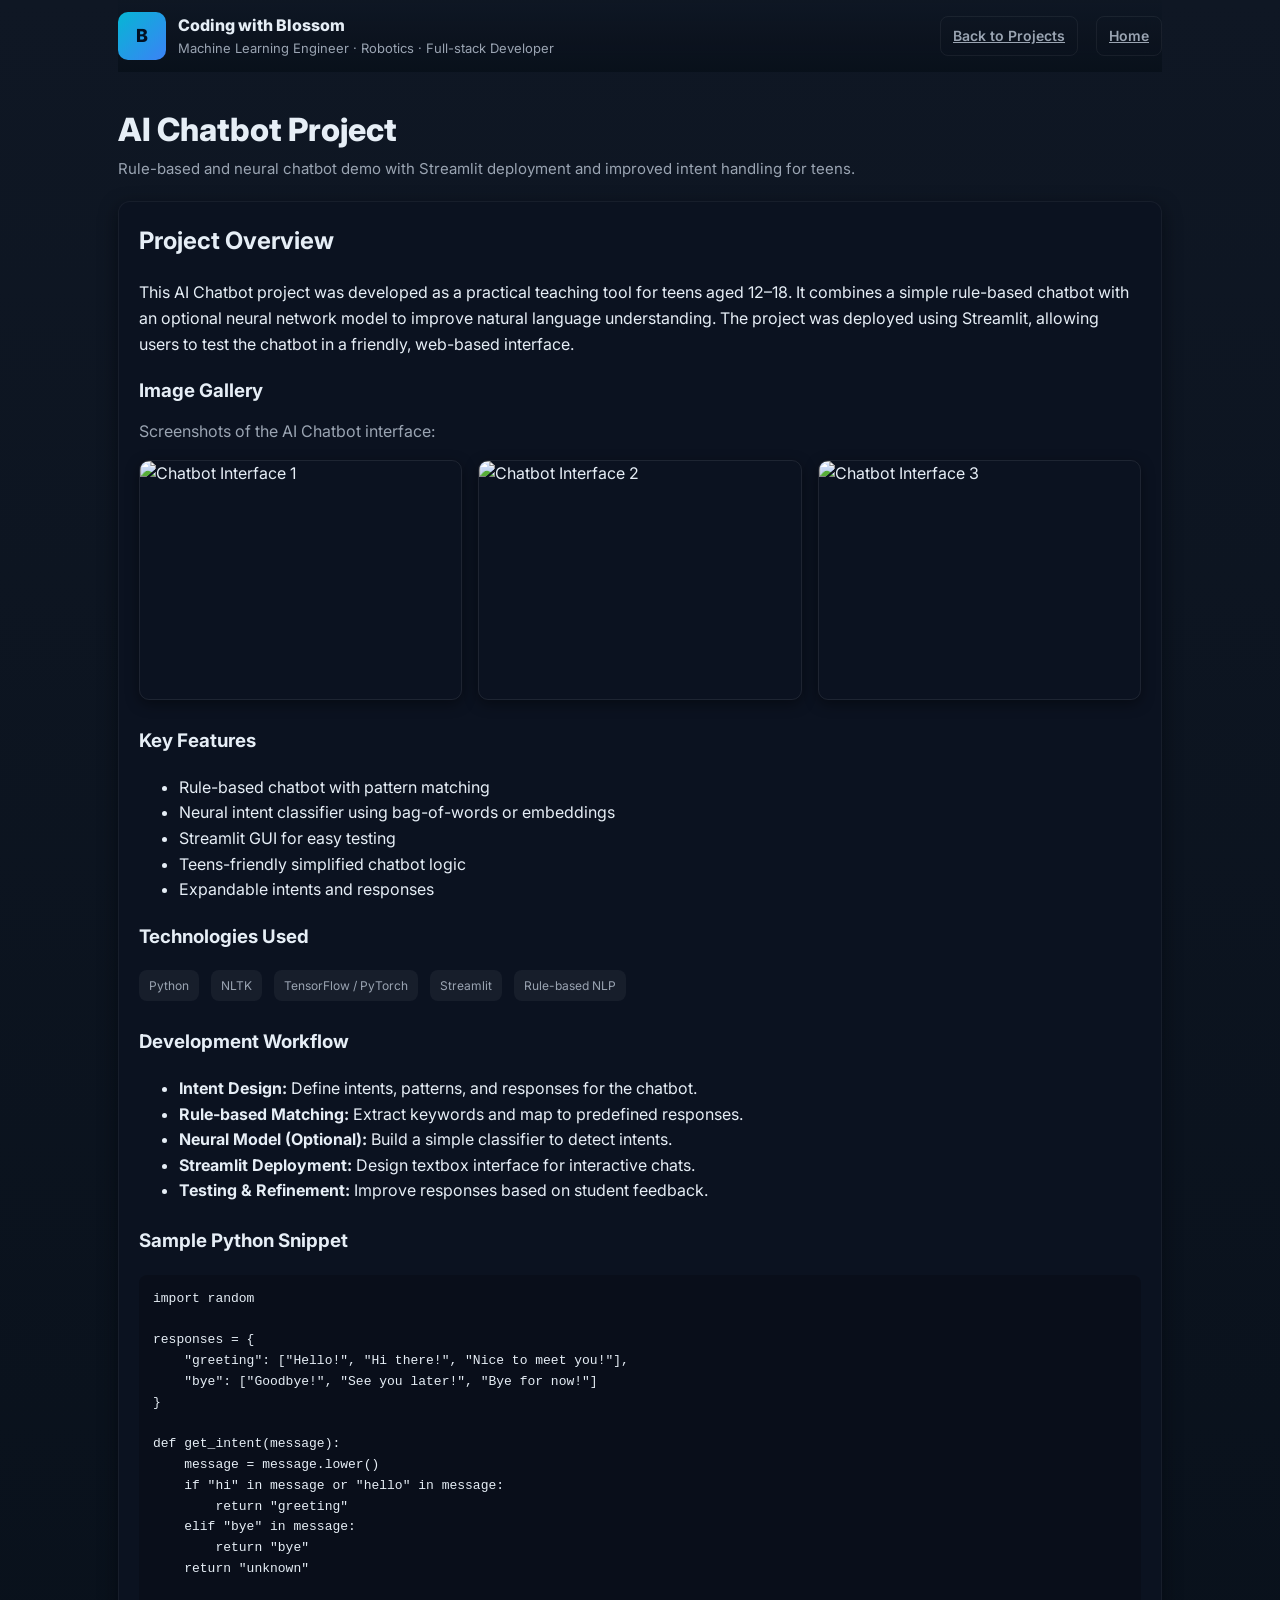
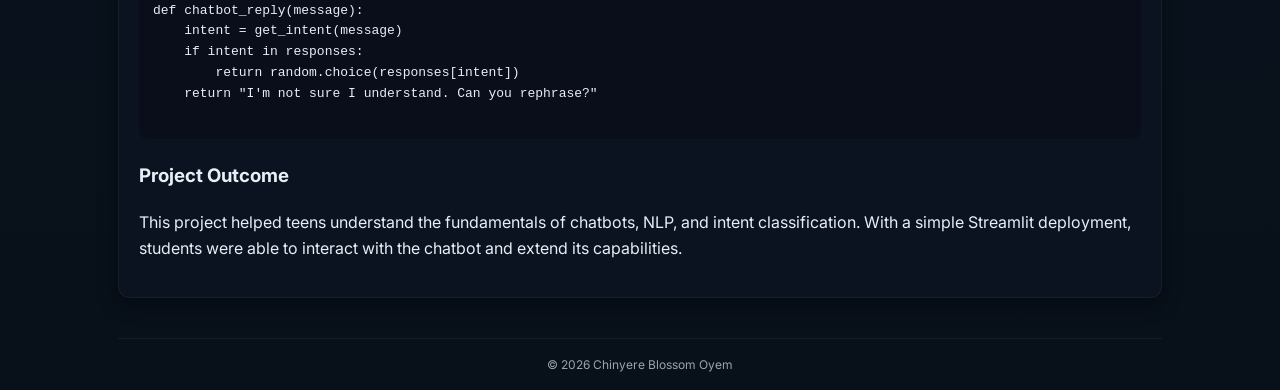
==== project1.html @ 88516950 "Add project1.html for AI Chatbot Project This HTML file contains the structure and styling for the A" ====
<!doctype html>
<html lang="en">
<head>
  <meta charset="utf-8" />
  <meta name="viewport" content="width=device-width,initial-scale=1" />
  <title>AI Chatbot Project — Blossom Oyem</title>
  <meta name="description" content="Rule-based and neural chatbot demo with Streamlit deployment and improved intent handling for teens."/>

  <link rel="preconnect" href="https://fonts.gstatic.com" crossorigin>
  <link href="https://fonts.googleapis.com/css2?family=Inter:wght@300;400;600;700;800&display=swap" rel="stylesheet">
  <link rel="icon" type="image/x-icon" href="blossom.ico">

  <style>
    :root{
      --bg:#0f1724;
      --card:#0b1220;
      --muted:#9aa4b2;
      --accent:#06b6d4;
      --glass: rgba(255,255,255,0.04);
      color-scheme: dark;
    }
    *{box-sizing:border-box}
    body{
      margin:0;
      font-family:Inter,system-ui,-apple-system,Segoe UI,Roboto,"Helvetica Neue",Arial;
      background: linear-gradient(180deg, var(--bg) 0%, #08101a 100%);
      color:#e6eef6;
      line-height:1.6;
    }

    .container{
      max-width:1100px;
      margin:0 auto;
      padding:0 28px;
    }

    header{
      display:flex;
      justify-content:space-between;
      align-items:center;
      padding:12px 0;
      position:sticky;
      top:0;
      background: linear-gradient(180deg, rgba(15,23,36,0.95) 0%, rgba(8,16,26,0.9) 100%);
      backdrop-filter:blur(10px);
      z-index:10;
    }

    .brand{display:flex;gap:12px;align-items:center}
    .logo{
      width:48px;height:48px;border-radius:10px;
      background:linear-gradient(135deg,#06b6d4,#3b82f6);
      display:flex;justify-content:center;align-items:center;
      font-weight:800;font-size:18px;color:#021124;
    }

    nav{display:flex;gap:18px}
    .btn-ghost{
      border:1px solid rgba(255,255,255,0.06);
      padding:8px 12px;border-radius:8px;
      color:var(--muted);font-weight:600;font-size:14px;
    }

    .section-title{
      font-size:32px;font-weight:800;margin-top:32px;
      margin-bottom:10px;
    }

    .card{
      background:var(--card);
      border:1px solid rgba(255,255,255,0.05);
      padding:20px;
      border-radius:12px;
      box-shadow:0 6px 18px rgba(2,6,12,0.6);
      margin-top:20px;
    }

    .tag{
      display:inline-block;
      padding:6px 10px;
      font-size:12px;
      border-radius:8px;
      background:rgba(255,255,255,0.05);
      margin-right:8px;
      color:var(--muted);
    }

    /* IMAGE GALLERY */
    .gallery-grid{
      display:grid;
      grid-template-columns: repeat(auto-fit, minmax(250px, 1fr));
      gap:16px;
      margin-top:16px;
    }
    .gallery-grid img{
      width:100%;
      height:240px;
      object-fit:cover;
      border-radius:10px;
      border:1px solid rgba(255,255,255,0.08);
      box-shadow:0 4px 14px rgba(0,0,0,0.4);
    }

    footer{
      margin-top:40px;
      padding:16px 0;
      border-top:1px solid rgba(255,255,255,0.05);
      text-align:center;
      font-size:12px;
      color:var(--muted);
    }
  </style>

</head>

<body>
  <div class="container">

    <!-- HEADER -->
    <header>
      <div class="brand">
        <div class="logo">B</div>
        <div>
          <div style="font-weight:800">Coding with Blossom</div>
          <div style="font-size:13px;color:var(--muted)">Machine Learning Engineer · Robotics · Full-stack Developer</div>
        </div>
      </div>

      <nav>
        <a href="index.html#projects" class="btn-ghost">Back to Projects</a>
        <a href="index.html" class="btn-ghost">Home</a>
      </nav>
    </header>

    <!-- PROJECT TITLE -->
    <h1 class="section-title">AI Chatbot Project</h1>
    <p style="color:var(--muted);font-size:15px;margin-top:-8px;">
      Rule-based and neural chatbot demo with Streamlit deployment and improved intent handling for teens.
    </p>

    <!-- CONTENT -->
    <div class="card">

      <!-- OVERVIEW -->
      <h2 style="margin-top:0;">Project Overview</h2>
      <p>
        This AI Chatbot project was developed as a practical teaching tool for teens aged 12–18. 
        It combines a simple rule-based chatbot with an optional neural network model to improve 
        natural language understanding. The project was deployed using Streamlit, allowing users 
        to test the chatbot in a friendly, web-based interface.
      </p>

      <!-- IMAGE GALLERY -->
      <h3>Image Gallery</h3>
      <p style="margin-top:-6px;color:var(--muted)">Screenshots of the AI Chatbot interface:</p>

      <div class="gallery-grid">
        <img src="chatbot1.jpg" alt="Chatbot Interface 1">
        <img src="chatbot2.jpg" alt="Chatbot Interface 2">
        <img src="chatbot3.jpg" alt="Chatbot Interface 3">
      </div>

      <!-- FEATURES -->
      <h3 style="margin-top:26px;">Key Features</h3>
      <ul>
        <li>Rule-based chatbot with pattern matching</li>
        <li>Neural intent classifier using bag-of-words or embeddings</li>
        <li>Streamlit GUI for easy testing</li>
        <li>Teens-friendly simplified chatbot logic</li>
        <li>Expandable intents and responses</li>
      </ul>

      <!-- TECHNOLOGIES -->
      <h3>Technologies Used</h3>
      <span class="tag">Python</span>
      <span class="tag">NLTK</span>
      <span class="tag">TensorFlow / PyTorch</span>
      <span class="tag">Streamlit</span>
      <span class="tag">Rule-based NLP</span>

      <!-- WORKFLOW -->
      <h3 style="margin-top:26px;">Development Workflow</h3>
      <ul>
        <li><strong>Intent Design:</strong> Define intents, patterns, and responses for the chatbot.</li>
        <li><strong>Rule-based Matching:</strong> Extract keywords and map to predefined responses.</li>
        <li><strong>Neural Model (Optional):</strong> Build a simple classifier to detect intents.</li>
        <li><strong>Streamlit Deployment:</strong> Design textbox interface for interactive chats.</li>
        <li><strong>Testing & Refinement:</strong> Improve responses based on student feedback.</li>
      </ul>

      <!-- CODE SNIPPET -->
      <h3 style="margin-top:22px;">Sample Python Snippet</h3>
      <pre style="background:#00000033;padding:14px;border-radius:8px;overflow:auto;">
import random

responses = {
    "greeting": ["Hello!", "Hi there!", "Nice to meet you!"],
    "bye": ["Goodbye!", "See you later!", "Bye for now!"]
}

def get_intent(message):
    message = message.lower()
    if "hi" in message or "hello" in message:
        return "greeting"
    elif "bye" in message:
        return "bye"
    return "unknown"

def chatbot_reply(message):
    intent = get_intent(message)
    if intent in responses:
        return random.choice(responses[intent])
    return "I'm not sure I understand. Can you rephrase?"
      </pre>

      <!-- OUTCOME -->
      <h3 style="margin-top:22px;">Project Outcome</h3>
      <p>
        This project helped teens understand the fundamentals of chatbots, NLP, 
        and intent classification. With a simple Streamlit deployment, students 
        were able to interact with the chatbot and extend its capabilities.
      </p>
    </div>

    <!-- FOOTER -->
    <footer>
      © <span id="year"></span> Chinyere Blossom Oyem
    </footer>
  </div>

  <script>
    document.getElementById('year').textContent = new Date().getFullYear();
  </script>

</body>
</html>
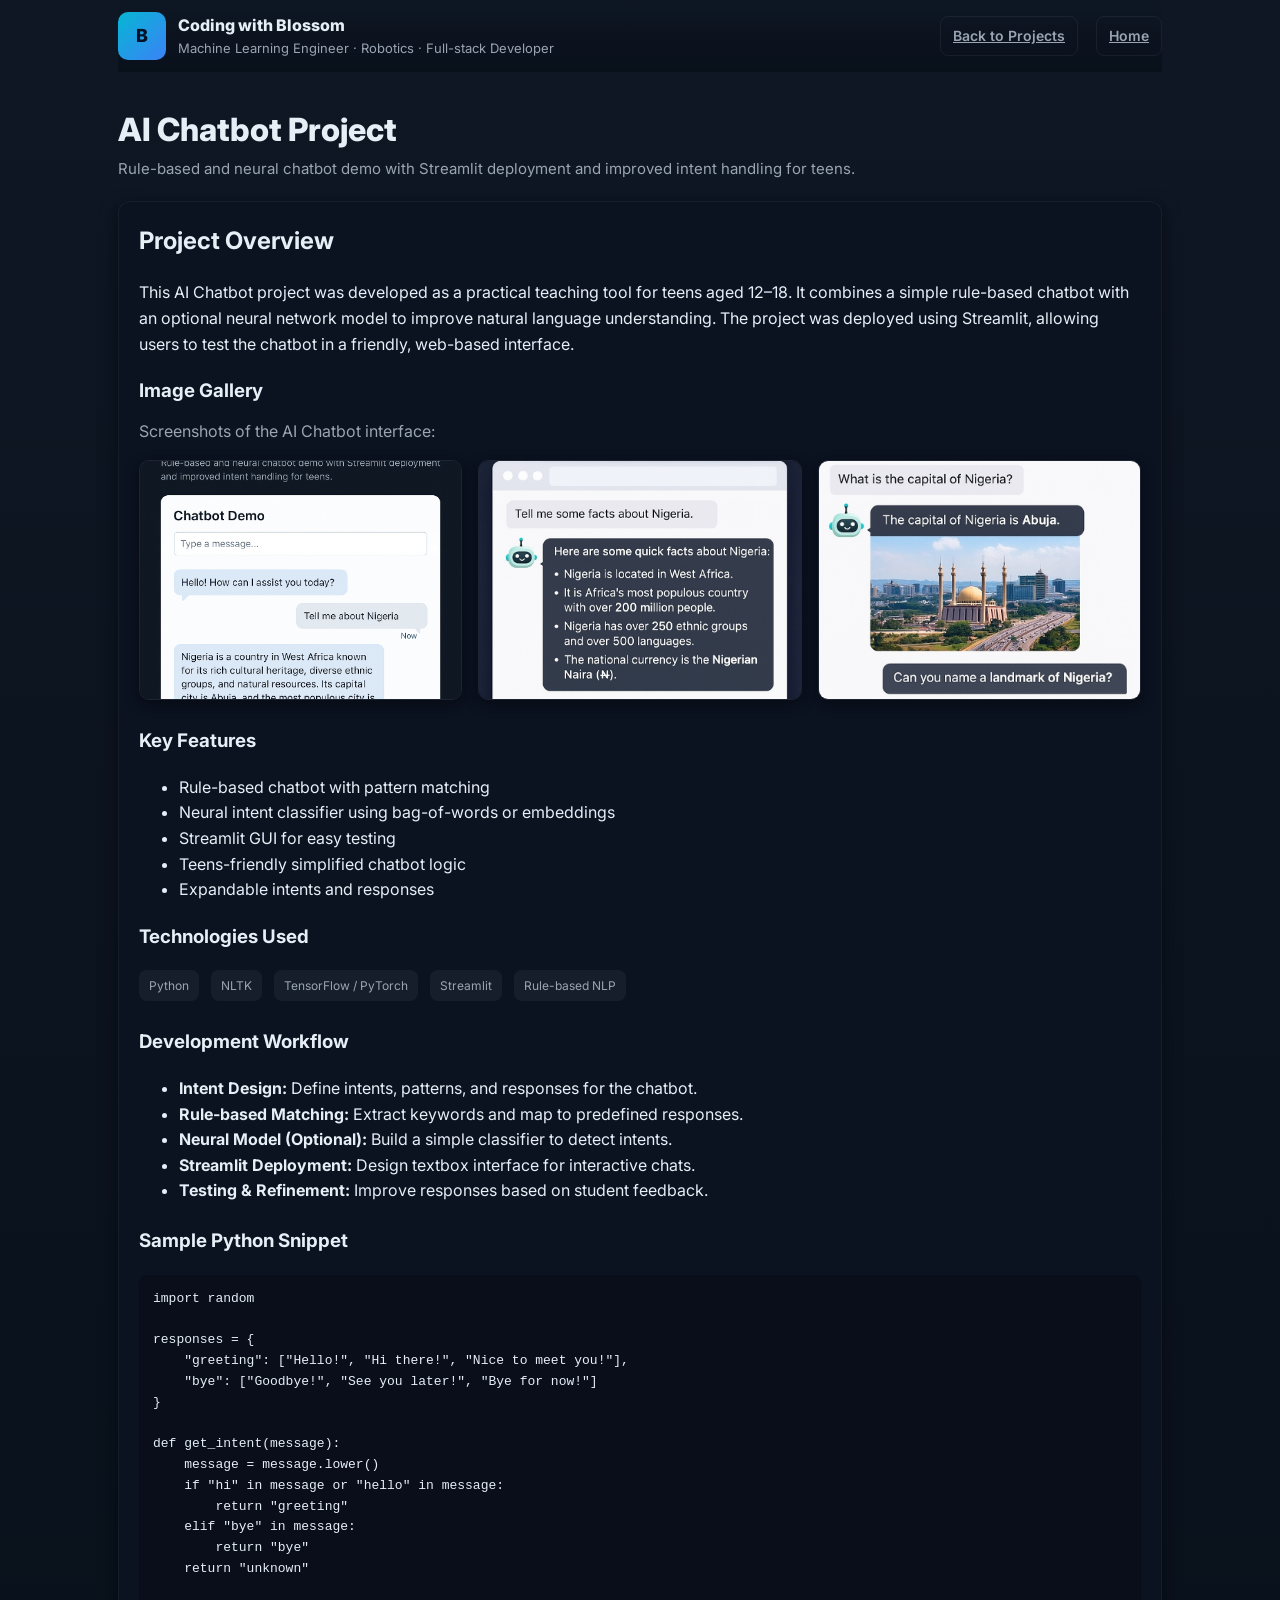
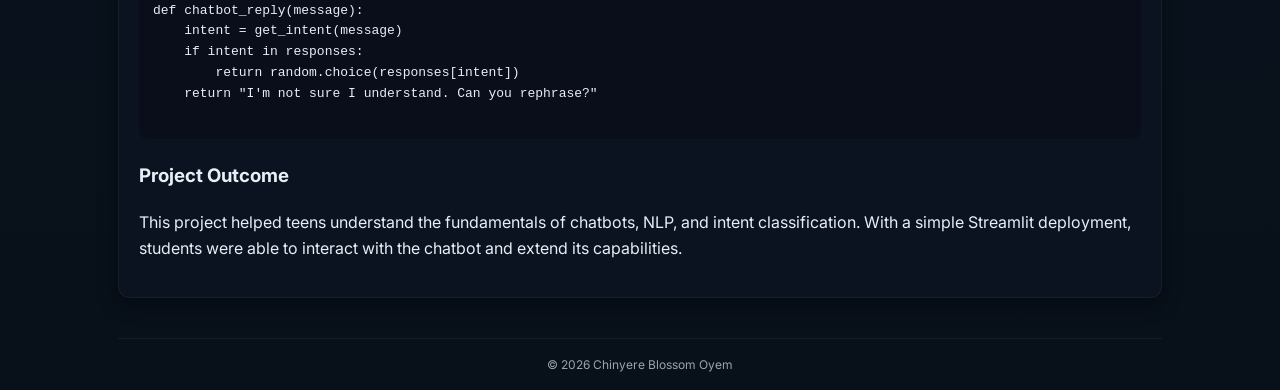
==== commit 67c771dd: "image" ====
--- a/project1.html
+++ b/project1.html
@@ -155,9 +155,9 @@
       <p style="margin-top:-6px;color:var(--muted)">Screenshots of the AI Chatbot interface:</p>
 
       <div class="gallery-grid">
-        <img src="chatbot1.jpg" alt="Chatbot Interface 1">
-        <img src="chatbot2.jpg" alt="Chatbot Interface 2">
-        <img src="chatbot3.jpg" alt="Chatbot Interface 3">
+        <img src="chatbot1.png" alt="Chatbot Interface 1">
+        <img src="chatbot2.png" alt="Chatbot Interface 2">
+        <img src="chatbot3.png" alt="Chatbot Interface 3">
       </div>
 
       <!-- FEATURES -->
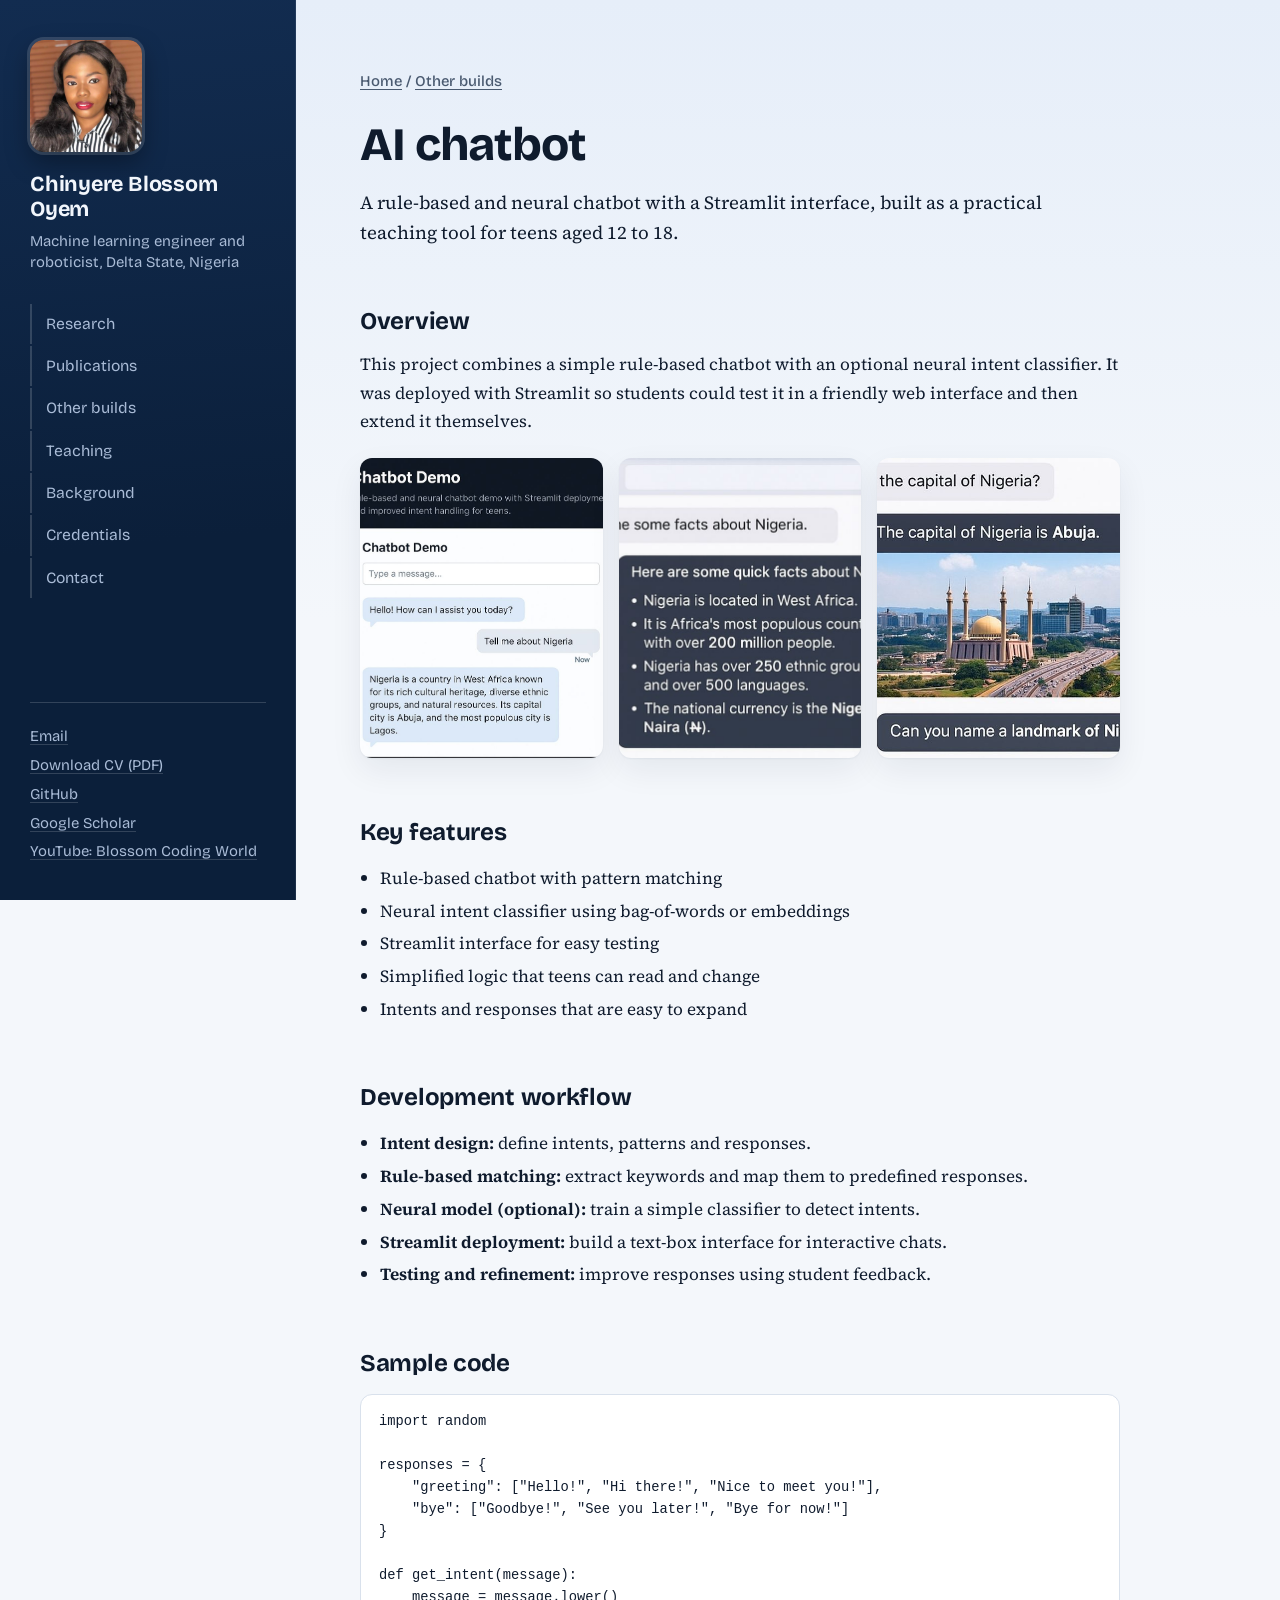
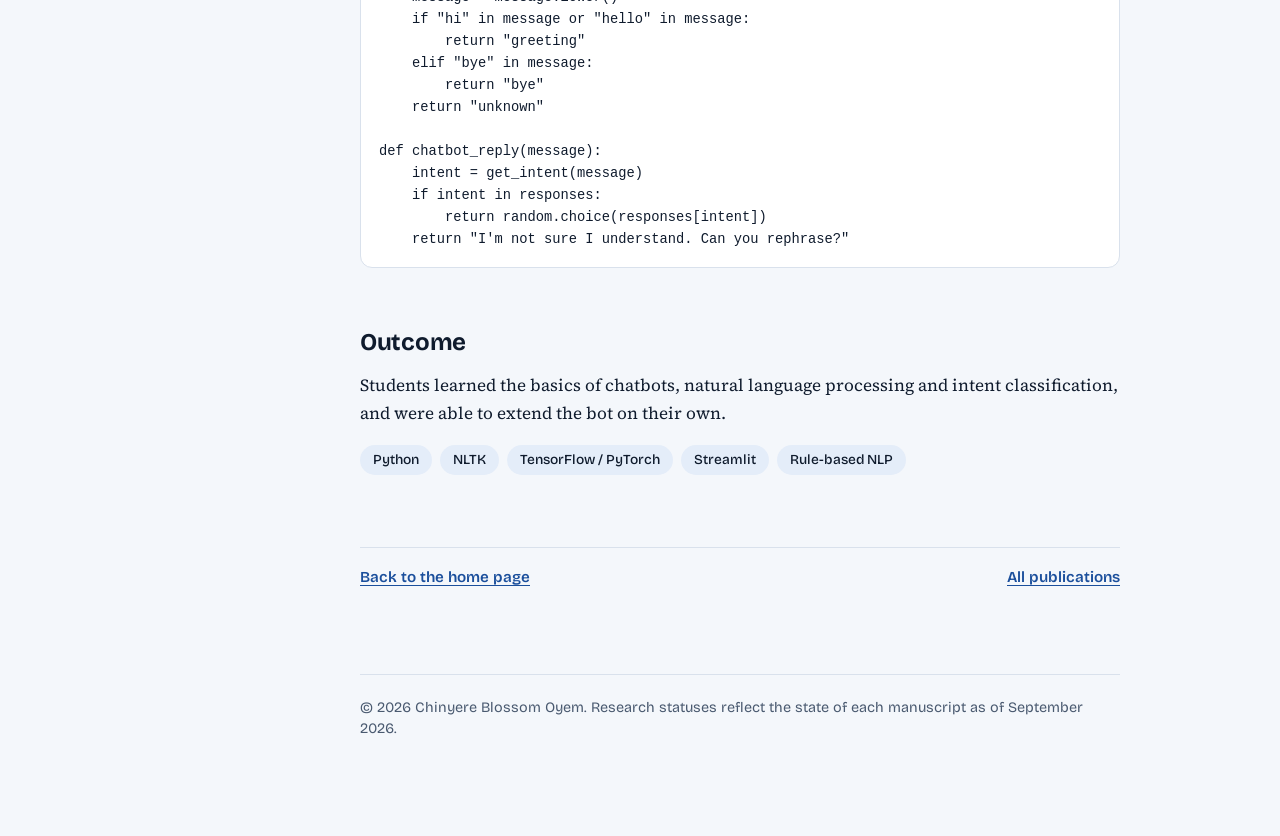
==== commit 5ead705c: "Add files via upload" ====
--- a/project1.html
+++ b/project1.html
@@ -1,197 +1,86 @@
 <!doctype html>
 <html lang="en">
 <head>
-  <meta charset="utf-8" />
-  <meta name="viewport" content="width=device-width,initial-scale=1" />
-  <title>AI Chatbot Project — Blossom Oyem</title>
-  <meta name="description" content="Rule-based and neural chatbot demo with Streamlit deployment and improved intent handling for teens."/>
-
-  <link rel="preconnect" href="https://fonts.gstatic.com" crossorigin>
-  <link href="https://fonts.googleapis.com/css2?family=Inter:wght@300;400;600;700;800&display=swap" rel="stylesheet">
-  <link rel="icon" type="image/x-icon" href="blossom.ico">
-
-  <style>
-    :root{
-      --bg:#0f1724;
-      --card:#0b1220;
-      --muted:#9aa4b2;
-      --accent:#06b6d4;
-      --glass: rgba(255,255,255,0.04);
-      color-scheme: dark;
-    }
-    *{box-sizing:border-box}
-    body{
-      margin:0;
-      font-family:Inter,system-ui,-apple-system,Segoe UI,Roboto,"Helvetica Neue",Arial;
-      background: linear-gradient(180deg, var(--bg) 0%, #08101a 100%);
-      color:#e6eef6;
-      line-height:1.6;
-    }
-
-    .container{
-      max-width:1100px;
-      margin:0 auto;
-      padding:0 28px;
-    }
-
-    header{
-      display:flex;
-      justify-content:space-between;
-      align-items:center;
-      padding:12px 0;
-      position:sticky;
-      top:0;
-      background: linear-gradient(180deg, rgba(15,23,36,0.95) 0%, rgba(8,16,26,0.9) 100%);
-      backdrop-filter:blur(10px);
-      z-index:10;
-    }
-
-    .brand{display:flex;gap:12px;align-items:center}
-    .logo{
-      width:48px;height:48px;border-radius:10px;
-      background:linear-gradient(135deg,#06b6d4,#3b82f6);
-      display:flex;justify-content:center;align-items:center;
-      font-weight:800;font-size:18px;color:#021124;
-    }
-
-    nav{display:flex;gap:18px}
-    .btn-ghost{
-      border:1px solid rgba(255,255,255,0.06);
-      padding:8px 12px;border-radius:8px;
-      color:var(--muted);font-weight:600;font-size:14px;
-    }
-
-    .section-title{
-      font-size:32px;font-weight:800;margin-top:32px;
-      margin-bottom:10px;
-    }
-
-    .card{
-      background:var(--card);
-      border:1px solid rgba(255,255,255,0.05);
-      padding:20px;
-      border-radius:12px;
-      box-shadow:0 6px 18px rgba(2,6,12,0.6);
-      margin-top:20px;
-    }
-
-    .tag{
-      display:inline-block;
-      padding:6px 10px;
-      font-size:12px;
-      border-radius:8px;
-      background:rgba(255,255,255,0.05);
-      margin-right:8px;
-      color:var(--muted);
-    }
-
-    /* IMAGE GALLERY */
-    .gallery-grid{
-      display:grid;
-      grid-template-columns: repeat(auto-fit, minmax(250px, 1fr));
-      gap:16px;
-      margin-top:16px;
-    }
-    .gallery-grid img{
-      width:100%;
-      height:240px;
-      object-fit:cover;
-      border-radius:10px;
-      border:1px solid rgba(255,255,255,0.08);
-      box-shadow:0 4px 14px rgba(0,0,0,0.4);
-    }
-
-    footer{
-      margin-top:40px;
-      padding:16px 0;
-      border-top:1px solid rgba(255,255,255,0.05);
-      text-align:center;
-      font-size:12px;
-      color:var(--muted);
-    }
-  </style>
+<meta charset="utf-8">
+<meta name="viewport" content="width=device-width,initial-scale=1">
+<title>AI chatbot | Chinyere Blossom Oyem</title>
+<meta name="description" content="Rule-based and neural chatbot with a Streamlit interface, built as a teaching tool for teens.">
+<link rel="canonical" href="https://blossomchi.github.io/project1.html">
+<meta property="og:type" content="website">
+<meta property="og:title" content="AI chatbot | Chinyere Blossom Oyem">
+<meta property="og:description" content="Rule-based and neural chatbot with a Streamlit interface, built as a teaching tool for teens.">
+<meta property="og:url" content="https://blossomchi.github.io/project1.html">
+<meta property="og:image" content="https://blossomchi.github.io/img/portrait.jpg">
+<meta name="theme-color" content="#0B1F3A" media="(prefers-color-scheme: light)">
+<meta name="theme-color" content="#08111F" media="(prefers-color-scheme: dark)">
+<link rel="icon" href="blossom.ico">
+<link rel="preload" href="fonts/bricolage-grotesque-latin-wght-normal.woff2" as="font" type="font/woff2" crossorigin>
+<link rel="preload" href="fonts/source-serif-4-latin-wght-normal.woff2" as="font" type="font/woff2" crossorigin>
+<link rel="stylesheet" href="style.css">
 
 </head>
+<body>
+<a class="skip" href="#main">Skip to content</a>
+<div class="shell">
+  <aside class="rail">
+    <a class="id" href="index.html">
+      <img src="img/portrait.jpg" alt="Portrait of Chinyere Blossom Oyem" width="108" height="108">
+      <strong>Chinyere Blossom Oyem</strong>
+      <span>Machine learning engineer and roboticist, Delta State, Nigeria</span>
+    </a>
+    <button class="menu-btn" type="button" aria-expanded="false" aria-controls="nav">Menu</button>
+    <nav class="nav" id="nav" aria-label="Sections">
+      <a href="index.html#research">Research</a>
+      <a href="index.html#publications">Publications</a>
+      <a href="index.html#builds">Other builds</a>
+      <a href="index.html#teaching">Teaching</a>
+      <a href="index.html#background">Background</a>
+      <a href="index.html#credentials">Credentials</a>
+      <a href="index.html#contact">Contact</a>
+    </nav>
+    <ul class="rail-links">
+      <li><a href="mailto:chiblossoyem@gmail.com">Email</a></li>
+      <li><a href="Chinyere_Blossom_Oyem_CV.pdf">Download CV (PDF)</a></li>
+      <li><a href="https://github.com/blossomchi" rel="noopener">GitHub</a></li>
+      <li><a href="https://scholar.google.com/citations?user=uftesUcAAAAJ&hl=en" rel="noopener">Google Scholar</a></li>
+      <li><a href="https://www.youtube.com/@BlossomCodingWorld" rel="noopener">YouTube: Blossom Coding World</a></li>
+    </ul>
+  </aside>
+  <main class="main" id="main">
 
-<body>
-  <div class="container">
+    <div class="wrap article">
+      <p class="crumb"><a href="index.html">Home</a> / <a href="index.html#builds">Other builds</a></p>
+      <header class="pagehead">
+        <h1>AI chatbot</h1>
+        
+        <p class="dek">A rule-based and neural chatbot with a Streamlit interface, built as a practical teaching tool for teens aged 12 to 18.</p>
+      </header>
 
-    <!-- HEADER -->
-    <header>
-      <div class="brand">
-        <div class="logo">B</div>
-        <div>
-          <div style="font-weight:800">Coding with Blossom</div>
-          <div style="font-size:13px;color:var(--muted)">Machine Learning Engineer · Robotics · Full-stack Developer</div>
-        </div>
+      <h2>Overview</h2>
+      <p>This project combines a simple rule-based chatbot with an optional neural intent classifier. It was deployed with Streamlit so students could test it in a friendly web interface and then extend it themselves.</p>
+      <div class="gallery">
+        <figure><img src="img/chatbot1.jpg" alt="Chatbot demo interface with a message box" loading="lazy"></figure>
+        <figure><img src="img/chatbot2.jpg" alt="Chatbot answering a question about Nigeria with a list of facts" loading="lazy"></figure>
+        <figure><img src="img/chatbot3.jpg" alt="Chatbot naming Abuja as the capital of Nigeria" loading="lazy"></figure>
       </div>
-
-      <nav>
-        <a href="index.html#projects" class="btn-ghost">Back to Projects</a>
-        <a href="index.html" class="btn-ghost">Home</a>
-      </nav>
-    </header>
-
-    <!-- PROJECT TITLE -->
-    <h1 class="section-title">AI Chatbot Project</h1>
-    <p style="color:var(--muted);font-size:15px;margin-top:-8px;">
-      Rule-based and neural chatbot demo with Streamlit deployment and improved intent handling for teens.
-    </p>
-
-    <!-- CONTENT -->
-    <div class="card">
-
-      <!-- OVERVIEW -->
-      <h2 style="margin-top:0;">Project Overview</h2>
-      <p>
-        This AI Chatbot project was developed as a practical teaching tool for teens aged 12–18. 
-        It combines a simple rule-based chatbot with an optional neural network model to improve 
-        natural language understanding. The project was deployed using Streamlit, allowing users 
-        to test the chatbot in a friendly, web-based interface.
-      </p>
-
-      <!-- IMAGE GALLERY -->
-      <h3>Image Gallery</h3>
-      <p style="margin-top:-6px;color:var(--muted)">Screenshots of the AI Chatbot interface:</p>
-
-      <div class="gallery-grid">
-        <img src="chatbot1.png" alt="Chatbot Interface 1">
-        <img src="chatbot2.png" alt="Chatbot Interface 2">
-        <img src="chatbot3.png" alt="Chatbot Interface 3">
-      </div>
-
-      <!-- FEATURES -->
-      <h3 style="margin-top:26px;">Key Features</h3>
+      <h2>Key features</h2>
       <ul>
         <li>Rule-based chatbot with pattern matching</li>
         <li>Neural intent classifier using bag-of-words or embeddings</li>
-        <li>Streamlit GUI for easy testing</li>
-        <li>Teens-friendly simplified chatbot logic</li>
-        <li>Expandable intents and responses</li>
+        <li>Streamlit interface for easy testing</li>
+        <li>Simplified logic that teens can read and change</li>
+        <li>Intents and responses that are easy to expand</li>
       </ul>
-
-      <!-- TECHNOLOGIES -->
-      <h3>Technologies Used</h3>
-      <span class="tag">Python</span>
-      <span class="tag">NLTK</span>
-      <span class="tag">TensorFlow / PyTorch</span>
-      <span class="tag">Streamlit</span>
-      <span class="tag">Rule-based NLP</span>
-
-      <!-- WORKFLOW -->
-      <h3 style="margin-top:26px;">Development Workflow</h3>
+      <h2>Development workflow</h2>
       <ul>
-        <li><strong>Intent Design:</strong> Define intents, patterns, and responses for the chatbot.</li>
-        <li><strong>Rule-based Matching:</strong> Extract keywords and map to predefined responses.</li>
-        <li><strong>Neural Model (Optional):</strong> Build a simple classifier to detect intents.</li>
-        <li><strong>Streamlit Deployment:</strong> Design textbox interface for interactive chats.</li>
-        <li><strong>Testing & Refinement:</strong> Improve responses based on student feedback.</li>
+        <li><strong>Intent design:</strong> define intents, patterns and responses.</li>
+        <li><strong>Rule-based matching:</strong> extract keywords and map them to predefined responses.</li>
+        <li><strong>Neural model (optional):</strong> train a simple classifier to detect intents.</li>
+        <li><strong>Streamlit deployment:</strong> build a text-box interface for interactive chats.</li>
+        <li><strong>Testing and refinement:</strong> improve responses using student feedback.</li>
       </ul>
-
-      <!-- CODE SNIPPET -->
-      <h3 style="margin-top:22px;">Sample Python Snippet</h3>
-      <pre style="background:#00000033;padding:14px;border-radius:8px;overflow:auto;">
-import random
+      <h2>Sample code</h2>
+<pre>import random
 
 responses = {
     "greeting": ["Hello!", "Hi there!", "Nice to meet you!"],
@@ -210,27 +99,16 @@
     intent = get_intent(message)
     if intent in responses:
         return random.choice(responses[intent])
-    return "I'm not sure I understand. Can you rephrase?"
-      </pre>
-
-      <!-- OUTCOME -->
-      <h3 style="margin-top:22px;">Project Outcome</h3>
-      <p>
-        This project helped teens understand the fundamentals of chatbots, NLP, 
-        and intent classification. With a simple Streamlit deployment, students 
-        were able to interact with the chatbot and extend its capabilities.
-      </p>
+    return "I'm not sure I understand. Can you rephrase?"</pre>
+      <h2>Outcome</h2>
+      <p>Students learned the basics of chatbots, natural language processing and intent classification, and were able to extend the bot on their own.</p>
+      <ul class="tags"><li>Python</li><li>NLTK</li><li>TensorFlow / PyTorch</li><li>Streamlit</li><li>Rule-based NLP</li></ul>
+      <div class="pager"><a href="index.html#research">Back to the home page</a><a href="index.html#publications">All publications</a></div>
     </div>
 
-    <!-- FOOTER -->
-    <footer>
-      © <span id="year"></span> Chinyere Blossom Oyem
-    </footer>
-  </div>
-
-  <script>
-    document.getElementById('year').textContent = new Date().getFullYear();
-  </script>
-
+    <footer class="foot wrap">&copy; <span data-year>2026</span> Chinyere Blossom Oyem. Research statuses reflect the state of each manuscript as of September 2026.</footer>
+  </main>
+</div>
+<script src="site.js" defer></script>
 </body>
 </html>
--- a/style.css
+++ b/style.css
@@ -0,0 +1,268 @@
+/* Chinyere Blossom Oyem — personal research site
+   Fonts are self-hosted (fonts/). Colours are tokens; dark mode follows the visitor's system setting. */
+
+@font-face{font-family:"Source Serif 4";src:url("fonts/source-serif-4-latin-wght-normal.woff2") format("woff2");font-weight:200 900;font-style:normal;font-display:swap}
+@font-face{font-family:"Source Serif 4";src:url("fonts/source-serif-4-latin-wght-italic.woff2") format("woff2");font-weight:200 900;font-style:italic;font-display:swap}
+@font-face{font-family:"Bricolage Grotesque";src:url("fonts/bricolage-grotesque-latin-wght-normal.woff2") format("woff2");font-weight:200 800;font-style:normal;font-display:swap}
+
+:root{
+  --paper:#F4F7FB;
+  --surface:#FFFFFF;
+  --ink:#0F1B2D;
+  --ink-2:#4A5A70;
+  --line:#D9E1EC;
+  --accent:#1B4F9C;
+  --accent-2:#2F86D6;
+  --wash:#E4EDF9;
+  --hero-tint:#E6EEF9;
+  --signal:#B0173D;
+  --on-accent:#FFFFFF;
+  --navy:#0B1F3A;
+  --navy-2:#122C50;
+  --rail-ink:#F2F6FC;
+  --rail-ink-2:#A9BBD6;
+  --rail-line:rgba(255,255,255,.16);
+  --rail-accent:#8DBBF5;
+  --shadow:0 1px 2px rgba(11,31,58,.05),0 12px 32px rgba(11,31,58,.07);
+  --serif:"Source Serif 4",Georgia,"Times New Roman",serif;
+  --sans:"Bricolage Grotesque",ui-sans-serif,system-ui,-apple-system,"Segoe UI",Roboto,Arial,sans-serif;
+  --rail:296px;
+  color-scheme:light;
+}
+@media (prefers-color-scheme:dark){
+  :root:not([data-theme="light"]){
+    --paper:#0A1220;--surface:#111C2E;--ink:#E8EEF7;--ink-2:#9FB0C7;--line:#22324A;
+    --accent:#86B7F4;--accent-2:#5AA0EA;--wash:#14253D;--hero-tint:#0F1D33;--signal:#FF8FA8;--on-accent:#08111F;
+    --navy:#08111F;--navy-2:#0D1B30;
+    --shadow:0 1px 2px rgba(0,0,0,.4),0 12px 32px rgba(0,0,0,.28);color-scheme:dark;
+  }
+}
+*{box-sizing:border-box}
+html{scroll-behavior:smooth;scroll-padding-top:28px;-webkit-text-size-adjust:100%}
+body{margin:0;background:var(--paper);color:var(--ink);font-family:var(--serif);font-size:1.0625rem;line-height:1.68;-webkit-font-smoothing:antialiased;text-rendering:optimizeLegibility}
+img{max-width:100%;height:auto}
+a{color:var(--accent);text-underline-offset:.18em;text-decoration-thickness:1px}
+a:hover{text-decoration-thickness:2px}
+:focus-visible{outline:3px solid var(--accent);outline-offset:3px;border-radius:3px}
+p{margin:0 0 1em}
+ul,ol{padding-left:1.2em}
+li{margin:.25em 0}
+strong{font-weight:650}
+
+.skip{position:absolute;left:-999px;top:8px;background:var(--navy);color:#fff;padding:8px 14px;border-radius:6px;font:600 .9rem var(--sans);z-index:100}
+.skip:focus{left:8px}
+
+/* ---------- Layout: side rail + content ---------- */
+.shell{display:grid;grid-template-columns:var(--rail) minmax(0,1fr);min-height:100vh}
+.rail{position:sticky;top:0;align-self:start;height:100vh;padding:40px 30px 32px;display:flex;flex-direction:column;gap:30px;background:linear-gradient(175deg,var(--navy-2) 0%,var(--navy) 60%);color:var(--rail-ink);overflow-y:auto;font-family:var(--sans);box-shadow:inset -1px 0 0 rgba(255,255,255,.07)}
+.rail :focus-visible{outline-color:var(--rail-accent)}
+.id{display:block;color:inherit;text-decoration:none}
+.id img{display:block;width:112px;height:112px;object-fit:cover;border-radius:14px;margin-bottom:20px;box-shadow:0 0 0 3px rgba(255,255,255,.14),0 10px 24px rgba(0,0,0,.35)}
+.id strong{display:block;font:700 1.34rem/1.18 var(--sans);letter-spacing:-.01em;color:var(--rail-ink)}
+.id span{display:block;margin-top:8px;font:400 .93rem/1.45 var(--sans);color:var(--rail-ink-2)}
+.menu-btn{display:none;font:600 .92rem var(--sans);padding:9px 14px;border:1px solid var(--rail-line);border-radius:8px;background:transparent;color:var(--rail-ink);cursor:pointer}
+.nav{display:flex;flex-direction:column;gap:2px}
+.nav a{padding:7px 0 7px 14px;border-left:2px solid var(--rail-line);color:var(--rail-ink-2);text-decoration:none;font-size:.98rem;transition:color .15s,border-color .15s}
+.nav a:hover{color:#fff;border-left-color:var(--rail-ink-2)}
+.nav a[aria-current="true"]{color:#fff;border-left-color:var(--rail-accent);font-weight:650}
+.rail-links{list-style:none;margin:auto 0 0;padding:18px 0 0;border-top:1px solid var(--rail-line);font-size:.93rem}
+.rail-links li{margin:.25em 0}
+.rail-links a{color:var(--rail-ink-2);text-decoration-color:var(--rail-line)}
+.rail-links a:hover{color:#fff}
+
+.main{padding:72px clamp(22px,5vw,80px) 96px;min-width:0;background:linear-gradient(180deg,var(--hero-tint) 0,var(--paper) 620px) no-repeat}
+::selection{background:var(--accent);color:var(--on-accent)}
+.wrap{max-width:760px}
+
+/* ---------- Headings ---------- */
+h1,h2,h3,h4{font-family:var(--sans);font-weight:650;color:var(--ink);text-wrap:balance}
+.main section + section{margin-top:104px}
+.main h2{font-size:clamp(1.65rem,3vw,2.1rem);line-height:1.12;letter-spacing:-.018em;margin:0 0 12px;font-weight:700}
+.nb{white-space:nowrap}
+.main section > h2::before{content:"";display:block;width:38px;height:4px;border-radius:2px;background:linear-gradient(90deg,var(--accent),var(--accent-2));margin-bottom:16px}
+.sec-intro{color:var(--ink-2);max-width:36em;margin:0 0 36px}
+
+/* ---------- Hero ---------- */
+.hero h1{font-size:clamp(2.2rem,5.2vw,3.5rem);line-height:1.06;letter-spacing:-.03em;font-weight:750;margin:0 0 26px;max-width:19ch}
+.hl{color:var(--accent);background:linear-gradient(90deg,var(--accent),var(--accent-2));-webkit-background-clip:text;background-clip:text;-webkit-text-fill-color:transparent}
+.lede{font-size:1.2rem;line-height:1.62;max-width:37em;margin:0 0 18px}
+.hero-status{font:500 .98rem/1.5 var(--sans);color:var(--ink-2);margin:0}
+
+.loop{margin:52px 0 0;max-width:760px;padding:34px 34px 26px;background:var(--surface);border:1px solid var(--line);border-radius:16px;box-shadow:var(--shadow)}
+.loop-return{position:relative;height:34px;margin:0 calc(25% - 8px) 12px 6px;border:2px solid var(--signal);border-bottom:0;border-radius:12px 12px 0 0;clip-path:inset(-20px -20px -20px calc(100% + 20px));animation:reveal 1.1s cubic-bezier(.5,0,.2,1) 1.2s forwards}
+.loop-return::before{content:"";position:absolute;right:-2px;bottom:-12px;width:2px;height:12px;background:var(--signal)}
+.loop-return::after{content:"";position:absolute;left:-7px;bottom:-9px;border-left:6px solid transparent;border-right:6px solid transparent;border-top:9px solid var(--signal)}
+.loop-return span{position:absolute;top:-.85em;left:50%;transform:translateX(-50%);background:var(--surface);padding:0 12px;font:600 .82rem/1.2 var(--sans);color:var(--signal);white-space:nowrap}
+.loop-steps{list-style:none;margin:0;padding:0;display:grid;grid-template-columns:repeat(4,minmax(0,1fr));position:relative}
+.loop-steps::before{content:"";position:absolute;top:6px;left:7px;right:calc(25% - 7px);height:2px;background:var(--accent);transform-origin:left center;animation:draw 1.1s cubic-bezier(.6,0,.2,1) .2s both}
+.loop-steps li{position:relative;margin:0;padding:30px 18px 0 0}
+.loop-steps li::before{content:"";position:absolute;left:0;top:0;width:14px;height:14px;border-radius:50%;background:var(--surface);border:2px solid var(--accent);z-index:1}
+.loop-steps li.check::before{background:var(--signal);border-color:var(--signal)}
+.loop-steps h3{font-size:1.12rem;line-height:1.2;margin:0 0 6px}
+.loop-steps p{margin:0;font-size:.95rem;line-height:1.5;color:var(--ink-2)}
+.loop-note{display:none}
+.loop figcaption{margin-top:26px;font:400 .93rem/1.5 var(--sans);color:var(--ink-2)}
+@keyframes draw{from{transform:scaleX(0)}to{transform:scaleX(1)}}
+@keyframes reveal{from{clip-path:inset(-20px -20px -20px calc(100% + 20px))}to{clip-path:inset(-20px -20px -20px -20px)}}
+@media (prefers-reduced-motion:reduce){
+  .loop-steps::before{animation:none}
+  .loop-return{animation:none;clip-path:none}
+  html{scroll-behavior:auto}
+}
+
+/* ---------- Status marker (shape + text, never colour alone) ---------- */
+.status{display:inline-flex;align-items:center;gap:8px;font:600 .85rem/1.2 var(--sans);color:var(--ink);background:var(--wash);padding:6px 12px 6px 10px;border-radius:99px}
+.status::before{content:"";flex:none;width:12px;height:12px;border-radius:50%;border:2px solid var(--accent);background:transparent}
+.status.accepted::before{background:var(--accent)}
+.status.review::before{background:conic-gradient(from 180deg,var(--accent) 0 50%,transparent 0)}
+
+/* ---------- Research studies (home) ---------- */
+.study{padding:30px 34px 28px;margin:0 0 22px;background:var(--surface);border:1px solid var(--line);border-radius:16px;box-shadow:var(--shadow)}
+.study h3{font-size:1.42rem;line-height:1.2;letter-spacing:-.012em;margin:12px 0 12px}
+.study h3 a{color:var(--ink);text-decoration:none}
+.study h3 a:hover{color:var(--accent);text-decoration:underline}
+.facts{display:grid;grid-template-columns:6.4rem minmax(0,1fr);gap:8px 20px;margin:20px 0 0;font-size:.98rem}
+.facts dt{font:600 .9rem/1.7 var(--sans);color:var(--ink-2)}
+.facts dd{margin:0}
+.more{display:inline-block;margin-top:16px;font:600 .95rem var(--sans)}
+
+/* ---------- Publications ---------- */
+.pub-group + .pub-group{margin-top:44px}
+.pub-group h3{font-size:1.05rem;margin:0 0 14px}
+.pubs{list-style:none;margin:0;padding:0;background:var(--surface);border:1px solid var(--line);border-radius:16px;box-shadow:var(--shadow);overflow:hidden}
+.pub{margin:0;padding:22px 30px;border-top:1px solid var(--line)}
+.pub:first-child{border-top:0}
+.pub-title{font:650 1.12rem/1.35 var(--sans);margin:0 0 6px;text-wrap:pretty}
+.pub-title a{color:var(--ink);text-decoration:none}
+.pub-title a:hover{color:var(--accent);text-decoration:underline}
+.pub p{margin:0;font-size:.98rem;line-height:1.55}
+.pub .authors{color:var(--ink-2)}
+.pub .authors strong{color:var(--ink)}
+.pub .venue{margin-top:4px}
+.pub .kind{font-family:var(--sans);font-size:.88rem;color:var(--ink-2);margin-top:6px}
+
+/* ---------- Builds ---------- */
+.builds{display:grid;grid-template-columns:repeat(2,minmax(0,1fr));gap:40px 28px}
+.build{background:var(--surface);border:1px solid var(--line);border-radius:16px;box-shadow:var(--shadow);overflow:hidden}
+.build img{display:block;width:100%;aspect-ratio:4/3;object-fit:cover;background:var(--wash);transition:transform .6s cubic-bezier(.2,.7,.2,1)}
+.build:hover img{transform:scale(1.035)}
+.build h3{font-size:1.15rem;line-height:1.25;margin:0;padding:18px 22px 6px}
+.build h3 a{color:var(--ink);text-decoration:none}
+.build h3 a:hover{color:var(--accent);text-decoration:underline}
+.build p{font-size:.97rem;line-height:1.55;color:var(--ink-2);margin:0;padding:0 22px 22px}
+@media (prefers-reduced-motion:reduce){.build img{transition:none}.build:hover img{transform:none}}
+
+/* ---------- Lists: timeline, skills ---------- */
+.timeline{list-style:none;margin:0;padding:0}
+.timeline li{display:grid;grid-template-columns:9rem minmax(0,1fr);gap:4px 22px;margin:0;padding:16px 0;border-top:1px solid var(--line)}
+.timeline li:last-child{border-bottom:1px solid var(--line)}
+.when{font:500 .93rem/1.6 var(--sans);color:var(--ink-2)}
+.timeline strong{font-family:var(--sans);font-weight:650}
+.timeline p{margin:2px 0 0;font-size:.97rem;color:var(--ink-2);line-height:1.55}
+.sub{font:650 1.15rem var(--sans);margin:44px 0 12px}
+.plain{list-style:none;padding:0;margin:0}
+.plain li{margin:.45em 0}
+.plain span{color:var(--ink-2)}
+
+.badges{display:flex;flex-wrap:wrap;gap:20px;margin:0 0 8px;padding:0;list-style:none}
+.badges li{margin:0}
+.badges img{display:block;width:104px;height:104px}
+.certs{display:grid;grid-template-columns:repeat(2,minmax(0,1fr));gap:28px}
+.certs img{display:block;width:100%;border-radius:10px;border:1px solid var(--line);box-shadow:var(--shadow);margin-bottom:14px}
+.certs h3{font-size:1.05rem;line-height:1.3;margin:0 0 4px}
+.certs p{font-size:.96rem;color:var(--ink-2);margin:0}
+
+/* ---------- Contact ---------- */
+.panel{background:linear-gradient(150deg,var(--navy-2),var(--navy));color:var(--rail-ink);border-radius:20px;padding:44px clamp(24px,5vw,52px) 40px;box-shadow:var(--shadow)}
+.panel h2{color:#fff}
+.panel .sec-intro{color:var(--rail-ink-2);margin-bottom:26px}
+.panel p{color:var(--rail-ink-2);margin:0}
+.mail{display:inline-block;font:700 clamp(1.3rem,3.6vw,2rem)/1.2 var(--sans);letter-spacing:-.015em;color:#fff;text-decoration-color:var(--rail-accent);text-decoration-thickness:3px;margin:4px 0 24px;overflow-wrap:anywhere}
+.mail:hover{color:var(--rail-accent)}
+.btnrow{display:flex;flex-wrap:wrap;gap:12px;margin:8px 0 26px}
+.btn{display:inline-block;font:650 .95rem/1 var(--sans);padding:13px 20px;border-radius:8px;background:var(--accent);color:var(--on-accent);text-decoration:none;border:2px solid var(--accent);transition:transform .15s,box-shadow .15s}
+.btn:hover{text-decoration:none;transform:translateY(-1px);box-shadow:0 6px 16px rgba(27,79,156,.28)}
+.btn.alt{background:transparent;color:var(--accent);box-shadow:none}
+.panel .btn{background:#fff;border-color:#fff;color:var(--navy)}
+.panel .btn.alt{background:transparent;border-color:rgba(255,255,255,.4);color:#fff}
+.panel .btn.alt:hover{border-color:#fff}
+@media (prefers-reduced-motion:reduce){.btn{transition:none}.btn:hover{transform:none}}
+
+.foot{margin-top:88px;padding-top:22px;border-top:1px solid var(--line);font:400 .9rem/1.5 var(--sans);color:var(--ink-2)}
+
+/* ---------- Project pages ---------- */
+.crumb{font:500 .93rem var(--sans);color:var(--ink-2);margin:0 0 30px}
+.crumb a{color:var(--ink-2)}
+.pagehead h1{font-size:clamp(1.95rem,4.4vw,2.9rem);line-height:1.08;letter-spacing:-.024em;font-weight:750;margin:0 0 18px}
+.status-row{display:flex;flex-wrap:wrap;gap:8px 26px;margin:0 0 22px}
+.dek{font-size:1.16rem;line-height:1.6;margin:0}
+.article h2{font-size:1.5rem;line-height:1.2;letter-spacing:-.012em;margin:60px 0 14px;font-weight:700}
+.article h3{font-size:1.1rem;line-height:1.3;margin:30px 0 6px}
+.note{margin:32px 0 0;padding:18px 24px;background:var(--wash);border-left:4px solid var(--accent);border-radius:0 12px 12px 0}
+.note p{margin:0;font-size:.99rem;line-height:1.6}
+.note strong{font-family:var(--sans)}
+.tablewrap{overflow-x:auto;margin:20px 0 8px}
+table.data{width:100%;border-collapse:collapse;font-family:var(--sans);font-size:.95rem;line-height:1.45}
+table.data caption{text-align:left;font-size:.9rem;color:var(--ink-2);padding-bottom:10px}
+table.data th,table.data td{padding:10px 14px 10px 0;text-align:left;border-bottom:1px solid var(--line);vertical-align:top}
+table.data thead th{font-weight:650;color:var(--ink-2);border-bottom:2px solid var(--accent)}
+table.data td.num,table.data th.num{text-align:right;font-variant-numeric:tabular-nums;padding-right:18px}
+table.data tr.hl td{font-weight:650}
+.flow{list-style:none;counter-reset:step;display:grid;grid-template-columns:repeat(auto-fit,minmax(200px,1fr));gap:14px;margin:26px 0 0;padding:0}
+.flow li{counter-increment:step;margin:0;padding:18px 20px;border:1px solid var(--line);border-radius:14px;background:var(--surface);box-shadow:var(--shadow)}
+.flow li::before{content:counter(step);display:grid;place-items:center;width:26px;height:26px;border-radius:50%;background:var(--accent);color:var(--on-accent);font:700 .82rem var(--sans);margin-bottom:10px}
+.flow strong{display:block;font:650 1.02rem/1.25 var(--sans);margin-bottom:4px}
+.flow span{display:block;font-size:.94rem;line-height:1.5;color:var(--ink-2)}
+.flow-return{margin:14px 0 0;padding:2px 0 2px 16px;border-left:3px solid var(--signal);font:500 .96rem/1.55 var(--sans)}
+.gallery{display:grid;grid-template-columns:repeat(auto-fit,minmax(210px,1fr));gap:16px;margin:22px 0 0}
+.gallery figure{margin:0}
+.gallery img{display:block;width:100%;height:300px;object-fit:cover;border-radius:12px;background:var(--wash);box-shadow:var(--shadow)}
+.gallery.tall img{height:auto;max-height:560px;object-fit:contain}
+figcaption{font:400 .88rem/1.45 var(--sans);color:var(--ink-2);margin-top:8px}
+.tags{display:flex;flex-wrap:wrap;gap:8px;list-style:none;margin:14px 0 0;padding:0}
+.tags li{margin:0;font:500 .86rem/1 var(--sans);padding:8px 13px;background:var(--wash);border-radius:99px;color:var(--ink)}
+pre{overflow:auto;background:var(--surface);border:1px solid var(--line);border-radius:12px;padding:16px 18px;font:.86rem/1.6 ui-monospace,SFMono-Regular,Menlo,Consolas,monospace;margin:16px 0}
+.eq{background:var(--surface);border:1px solid var(--line);border-radius:12px;padding:12px 18px;margin:16px 0;overflow-x:auto;font-style:italic;white-space:nowrap}
+.eq sub,.eq sup{font-size:.75em;line-height:0}
+.related{margin:0;padding:0;list-style:none}
+.related li{margin:.6em 0}
+.pager{display:flex;justify-content:space-between;gap:20px;flex-wrap:wrap;margin-top:72px;padding-top:20px;border-top:1px solid var(--line);font:600 .95rem var(--sans)}
+
+/* ---------- Small screens ---------- */
+@media (max-width:900px){
+  html{scroll-padding-top:84px}
+  .shell{display:block}
+  .rail{position:sticky;top:0;z-index:30;height:auto;flex-direction:row;flex-wrap:wrap;align-items:center;justify-content:space-between;gap:0;padding:10px 18px;background:var(--navy);overflow:visible}
+  .id{display:flex;align-items:center;gap:12px}
+  .id img{width:40px;height:40px;margin:0;border-radius:8px;box-shadow:none}
+  .id strong{font-size:1rem}
+  .id span{display:none}
+  .menu-btn{display:inline-block}
+  .nav{display:none;width:100%;padding:12px 0 6px}
+  .nav.open{display:flex}
+  .rail-links{display:none}
+  .main{padding-top:44px}
+}
+@media (max-width:640px){
+  body{font-size:1.03rem}
+  .main section + section{margin-top:80px}
+  .loop-steps{grid-template-columns:repeat(2,minmax(0,1fr));row-gap:26px}
+  .loop-steps::before,.loop-return{display:none}
+  .loop-note{display:block;margin:0 0 22px;font:600 .93rem/1.5 var(--sans);color:var(--signal)}
+  .facts{grid-template-columns:1fr;gap:2px}
+  .facts dd{margin-bottom:12px}
+  .builds,.certs{grid-template-columns:1fr}
+  .hero h1{font-size:2.05rem}
+  .hl.nb{white-space:normal}
+  .study{padding:24px 22px 22px}
+  .pub{padding:20px 20px}
+  .loop{padding:26px 22px 20px}
+  .panel{padding:34px 22px 30px}
+  .timeline li{grid-template-columns:1fr}
+  .badges img{width:84px;height:84px}
+}
+@media print{
+  .rail,.menu-btn{display:none}
+  .shell{display:block}
+  body{background:#fff;color:#000}
+}
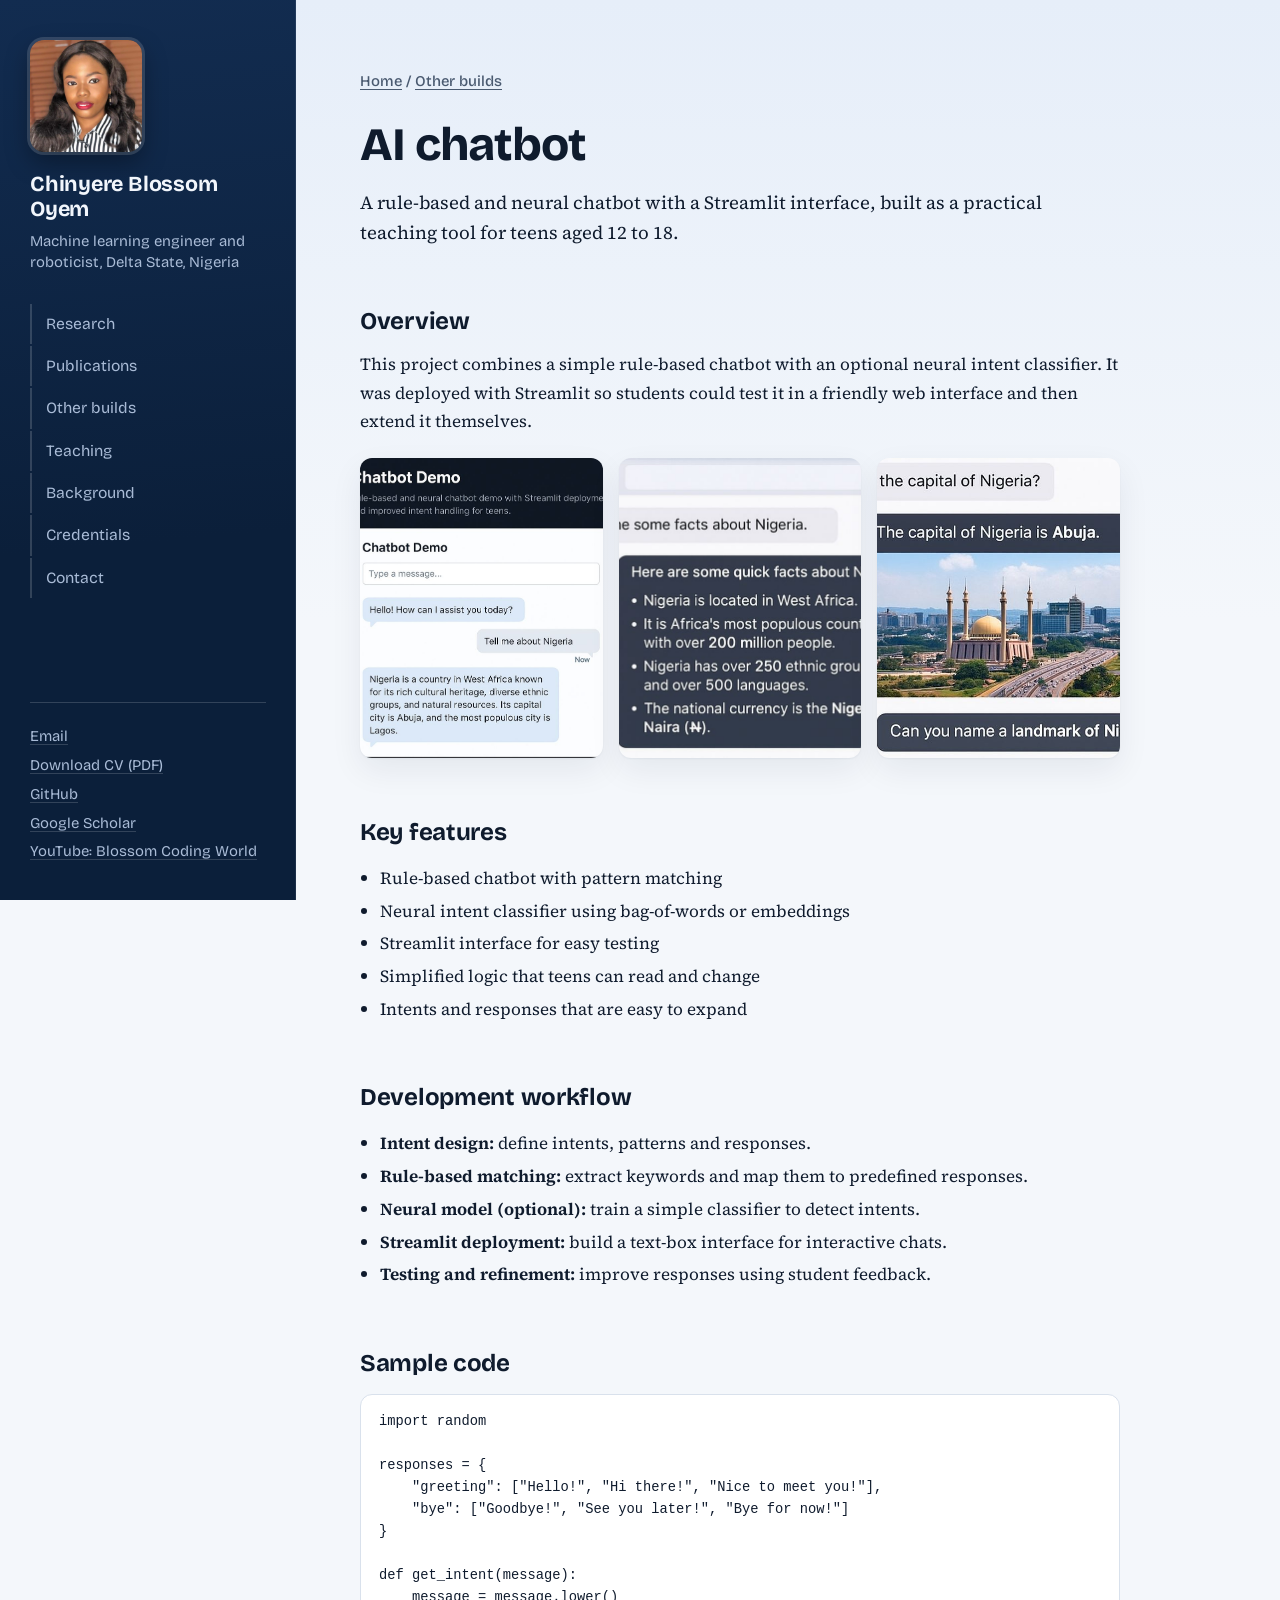
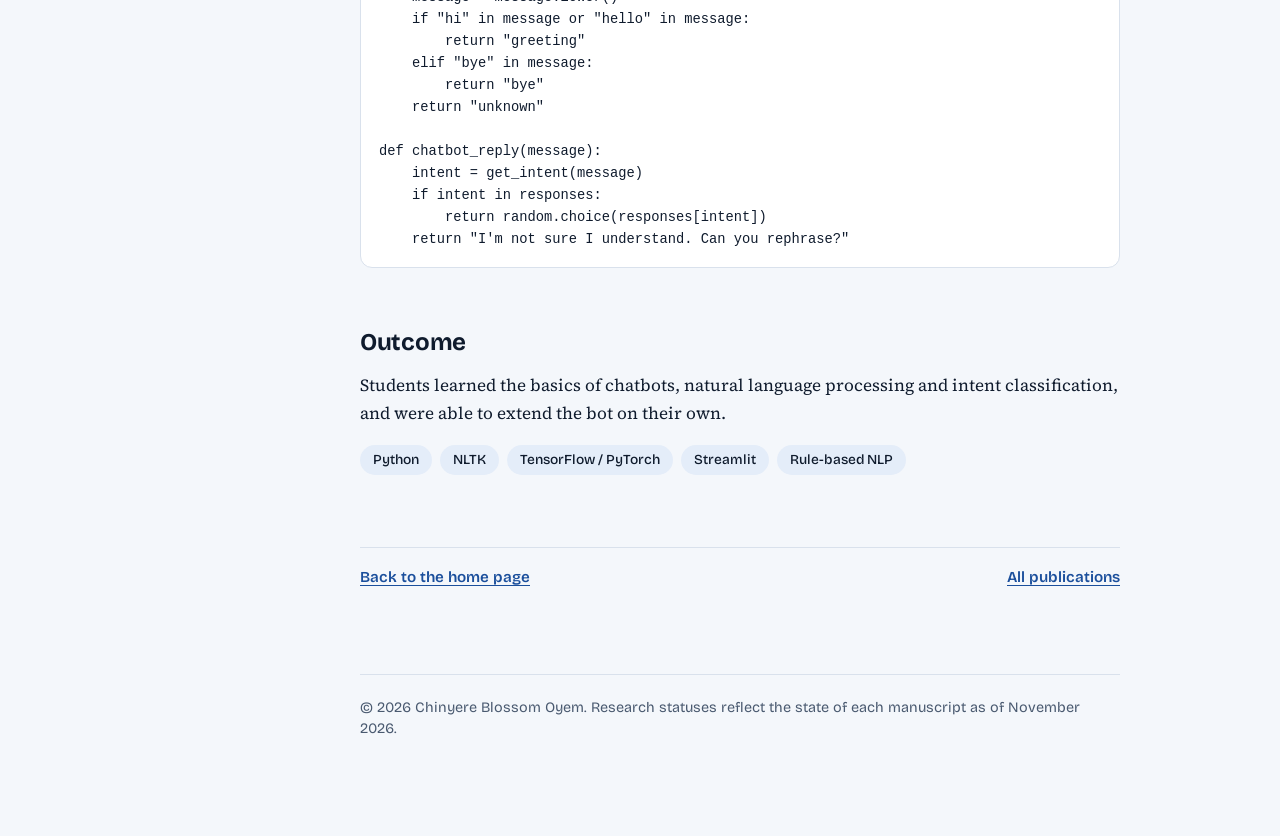
==== commit 932c11bd: "Add files via upload" ====
--- a/project1.html
+++ b/project1.html
@@ -106,7 +106,7 @@
       <div class="pager"><a href="index.html#research">Back to the home page</a><a href="index.html#publications">All publications</a></div>
     </div>
 
-    <footer class="foot wrap">&copy; <span data-year>2026</span> Chinyere Blossom Oyem. Research statuses reflect the state of each manuscript as of September 2026.</footer>
+    <footer class="foot wrap">&copy; <span data-year>2026</span> Chinyere Blossom Oyem. Research statuses reflect the state of each manuscript as of November 2026.</footer>
   </main>
 </div>
 <script src="site.js" defer></script>
